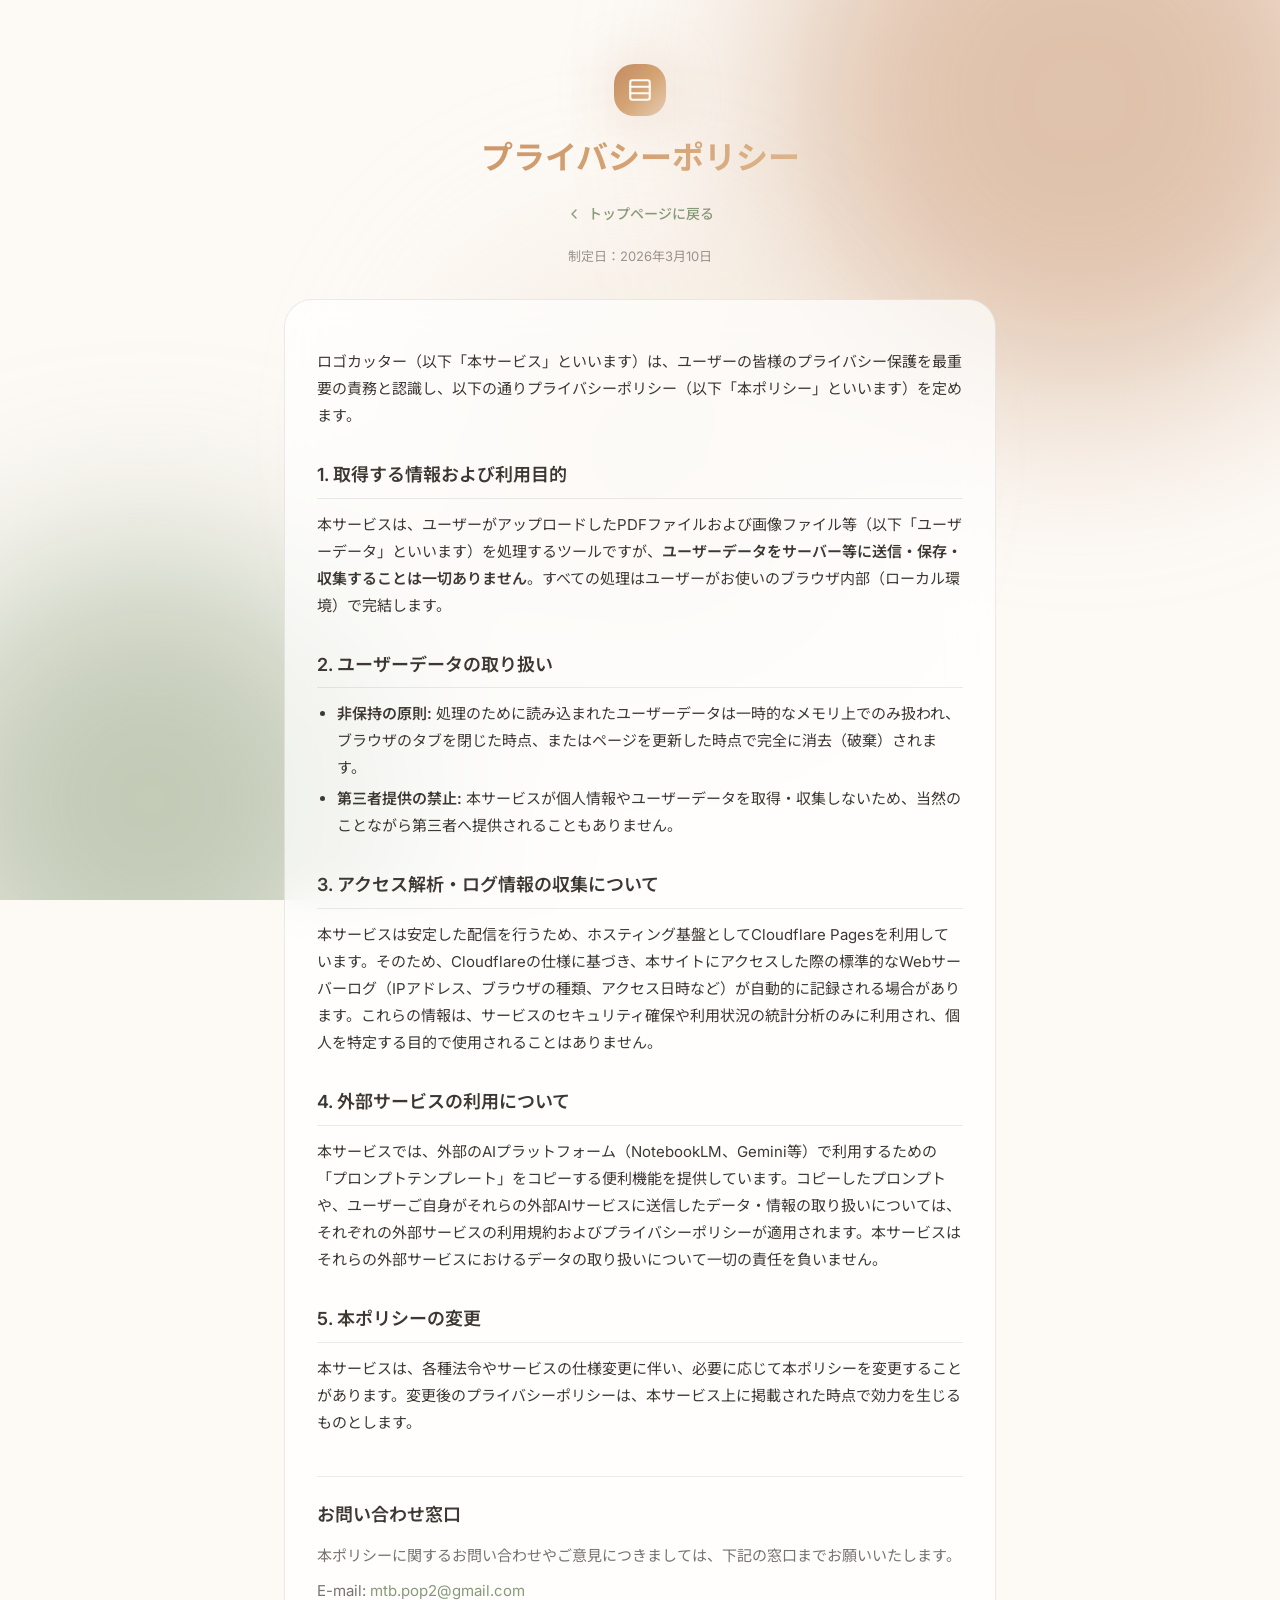
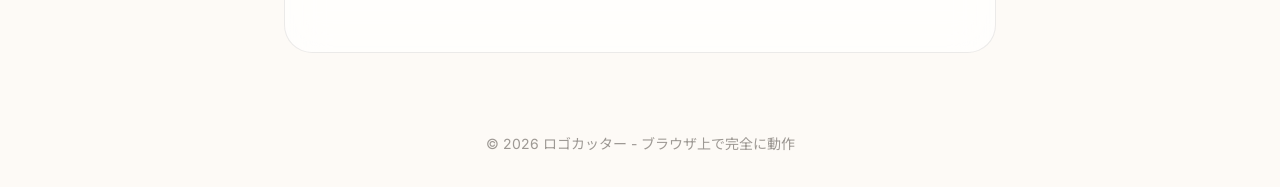
==== privacy.html @ 434b44bd "feat: add privacy policy page and footer links" ====
<!DOCTYPE html>
<html lang="ja">

<head>
    <meta charset="UTF-8">
    <meta name="viewport" content="width=device-width, initial-scale=1.0">
    <title>プライバシーポリシー | ロゴカッター</title>
    <meta name="description" content="ロゴカッタープライバシーポリシー - ユーザーデータの取り扱いやローカル処理の仕組みについての方針。">
    <link rel="stylesheet" href="styles.css">
    <link rel="preconnect" href="https://fonts.googleapis.com">
    <link rel="preconnect" href="https://fonts.gstatic.com" crossorigin>
    <link
        href="https://fonts.googleapis.com/css2?family=Inter:wght@400;500;600;700&family=Noto+Sans+JP:wght@400;500;600;700&display=swap"
        rel="stylesheet">
    <style>
        .terms-container {
            max-width: 760px;
            margin: 0 auto;
            padding: 2rem 1.5rem 3rem;
        }

        .terms-header {
            text-align: center;
            padding: 2rem 0 1rem;
        }

        .terms-header .logo {
            width: 52px;
            height: 52px;
            margin: 0 auto 1rem;
        }

        .terms-header .logo svg {
            width: 26px;
            height: 26px;
        }

        .terms-header h1 {
            font-size: 2rem;
            font-weight: 700;
            background: var(--gradient-primary);
            -webkit-background-clip: text;
            background-clip: text;
            -webkit-text-fill-color: transparent;
            margin-bottom: 0.25rem;
        }

        .terms-header .back-link {
            display: inline-flex;
            align-items: center;
            gap: 0.375rem;
            margin-top: 1rem;
            color: var(--color-accent);
            text-decoration: none;
            font-size: 0.875rem;
            font-weight: 500;
            transition: color var(--transition-fast);
        }

        .terms-header .back-link:hover {
            color: var(--color-primary);
        }

        .terms-header .back-link svg {
            width: 16px;
            height: 16px;
        }

        .terms-last-updated {
            text-align: center;
            font-size: 0.8125rem;
            color: var(--color-text-subtle);
            margin-bottom: 2rem;
        }

        .terms-card {
            background: var(--color-surface);
            border: 1px solid var(--color-border);
            border-radius: var(--radius-xl);
            padding: 2.5rem 2rem;
            backdrop-filter: blur(20px);
        }

        .terms-card h2 {
            font-size: 1.125rem;
            font-weight: 600;
            color: var(--color-text);
            margin: 2rem 0 0.75rem;
            padding-bottom: 0.5rem;
            border-bottom: 1px solid var(--color-border);
        }

        .terms-card h2:first-child {
            margin-top: 0;
        }

        .terms-card ol {
            padding-left: 1.25rem;
            margin: 0;
        }

        .terms-card ol li {
            font-size: 0.9375rem;
            line-height: 1.8;
            color: var(--color-text);
            margin-bottom: 0.375rem;
        }

        .terms-card p {
            font-size: 0.9375rem;
            line-height: 1.8;
            color: var(--color-text);
            margin: 0.5rem 0;
        }

        .terms-card ul {
            padding-left: 1.25rem;
            margin: 0.5rem 0;
        }

        .terms-card ul li {
            font-size: 0.9375rem;
            line-height: 1.8;
            color: var(--color-text);
            margin-bottom: 0.25rem;
        }

        .terms-card strong {
            font-weight: 600;
        }

        .terms-contact {
            margin-top: 2.5rem;
            padding-top: 1.5rem;
            border-top: 1px solid var(--color-border);
        }

        .terms-contact h2 {
            border-bottom: none;
            margin-top: 0;
            padding-bottom: 0;
        }

        .terms-contact p {
            font-size: 0.9375rem;
            color: var(--color-text-muted);
        }

        .terms-contact a {
            color: var(--color-accent);
            text-decoration: none;
            transition: color var(--transition-fast);
        }

        .terms-contact a:hover {
            color: var(--color-primary);
        }

        @media (max-width: 640px) {
            .terms-header h1 {
                font-size: 1.5rem;
            }

            .terms-card {
                padding: 1.5rem 1.25rem;
            }
        }
    </style>
</head>

<body>
    <div class="background-effects">
        <div class="gradient-orb orb-1"></div>
        <div class="gradient-orb orb-2"></div>
        <div class="gradient-orb orb-3"></div>
    </div>

    <div class="terms-container">
        <header class="terms-header">
            <a href="index.html" class="logo" style="display:flex; text-decoration:none;">
                <svg viewBox="0 0 24 24" fill="none" stroke="currentColor" stroke-width="2" stroke-linecap="round"
                    stroke-linejoin="round">
                    <rect x="3" y="3" width="18" height="18" rx="2" ry="2"></rect>
                    <line x1="3" y1="15" x2="21" y2="15"></line>
                    <line x1="3" y1="9" x2="21" y2="9"></line>
                </svg>
            </a>
            <h1>プライバシーポリシー</h1>
            <a href="index.html" class="back-link">
                <svg viewBox="0 0 24 24" fill="none" stroke="currentColor" stroke-width="2" stroke-linecap="round"
                    stroke-linejoin="round">
                    <polyline points="15 18 9 12 15 6"></polyline>
                </svg>
                トップページに戻る
            </a>
        </header>

        <p class="terms-last-updated">制定日：2026年3月10日</p>

        <div class="terms-card">
            <p>ロゴカッター（以下「本サービス」といいます）は、ユーザーの皆様のプライバシー保護を最重要の責務と認識し、以下の通りプライバシーポリシー（以下「本ポリシー」といいます）を定めます。</p>

            <h2>1. 取得する情報および利用目的</h2>
            <p>本サービスは、ユーザーがアップロードしたPDFファイルおよび画像ファイル等（以下「ユーザーデータ」といいます）を処理するツールですが、<strong>ユーザーデータをサーバー等に送信・保存・収集することは一切ありません</strong>。すべての処理はユーザーがお使いのブラウザ内部（ローカル環境）で完結します。</p>

            <h2>2. ユーザーデータの取り扱い</h2>
            <ul>
                <li><strong>非保持の原則:</strong> 処理のために読み込まれたユーザーデータは一時的なメモリ上でのみ扱われ、ブラウザのタブを閉じた時点、またはページを更新した時点で完全に消去（破棄）されます。</li>
                <li><strong>第三者提供の禁止:</strong> 本サービスが個人情報やユーザーデータを取得・収集しないため、当然のことながら第三者へ提供されることもありません。</li>
            </ul>

            <h2>3. アクセス解析・ログ情報の収集について</h2>
            <p>本サービスは安定した配信を行うため、ホスティング基盤としてCloudflare Pagesを利用しています。そのため、Cloudflareの仕様に基づき、本サイトにアクセスした際の標準的なWebサーバーログ（IPアドレス、ブラウザの種類、アクセス日時など）が自動的に記録される場合があります。これらの情報は、サービスのセキュリティ確保や利用状況の統計分析のみに利用され、個人を特定する目的で使用されることはありません。</p>

            <h2>4. 外部サービスの利用について</h2>
            <p>本サービスでは、外部のAIプラットフォーム（NotebookLM、Gemini等）で利用するための「プロンプトテンプレート」をコピーする便利機能を提供しています。コピーしたプロンプトや、ユーザーご自身がそれらの外部AIサービスに送信したデータ・情報の取り扱いについては、それぞれの外部サービスの利用規約およびプライバシーポリシーが適用されます。本サービスはそれらの外部サービスにおけるデータの取り扱いについて一切の責任を負いません。</p>

            <h2>5. 本ポリシーの変更</h2>
            <p>本サービスは、各種法令やサービスの仕様変更に伴い、必要に応じて本ポリシーを変更することがあります。変更後のプライバシーポリシーは、本サービス上に掲載された時点で効力を生じるものとします。</p>

            <div class="terms-contact">
                <h2>お問い合わせ窓口</h2>
                <p>本ポリシーに関するお問い合わせやご意見につきましては、下記の窓口までお願いいたします。</p>
                <p>E-mail: <a href="mailto:mtb.pop2@gmail.com">mtb.pop2@gmail.com</a></p>
            </div>
        </div>
    </div>

    <footer class="footer">
        <p>© 2026 ロゴカッター - ブラウザ上で完全に動作</p>
    </footer>
</body>

</html>
---- styles.css ----
/* ===================================
   CSS Variables & Base Styles
   =================================== */
:root {
    --color-bg: #fdfaf6;
    --color-surface: rgba(255, 255, 255, 0.7);
    --color-surface-hover: rgba(255, 255, 255, 0.9);
    --color-border: rgba(0, 0, 0, 0.08);
    --color-text: #3e3832;
    --color-text-muted: rgba(62, 56, 50, 0.7);
    --color-text-subtle: rgba(62, 56, 50, 0.5);
    --color-primary: #c28b62;
    --color-primary-glow: rgba(194, 139, 98, 0.3);
    --color-accent: #879a77;
    --color-accent-glow: rgba(135, 154, 119, 0.3);
    --color-success: #6b8e6b;
    --color-success-glow: rgba(107, 142, 107, 0.3);
    --color-error: #c96f6f;
    --color-error-glow: rgba(201, 111, 111, 0.3);
    --gradient-primary: linear-gradient(135deg, #c28b62 0%, #d4a373 50%, #e6ccb2 100%);
    --gradient-accent: linear-gradient(135deg, #879a77 0%, #a3b18a 100%);
    --font-family: 'Inter', 'Noto Sans JP', -apple-system, BlinkMacSystemFont, sans-serif;
    --radius-sm: 8px;
    --radius-md: 12px;
    --radius-lg: 20px;
    --radius-xl: 28px;
    --shadow-glow: 0 0 60px var(--color-primary-glow);
    --transition-fast: 150ms ease;
    --transition-normal: 250ms ease;
    --transition-slow: 400ms ease;
}

*,
*::before,
*::after {
    box-sizing: border-box;
    margin: 0;
    padding: 0;
}

html {
    font-size: 16px;
    -webkit-font-smoothing: antialiased;
    -moz-osx-font-smoothing: grayscale;
}

[hidden] {
    display: none !important;
}

body {
    font-family: var(--font-family);
    background: var(--color-bg);
    color: var(--color-text);
    min-height: 100vh;
    line-height: 1.6;
    overflow-x: hidden;
}

/* ===================================
   Background Effects
   =================================== */
.background-effects {
    position: fixed;
    inset: 0;
    z-index: -1;
    overflow: hidden;
    pointer-events: none;
}

.gradient-orb {
    position: absolute;
    border-radius: 50%;
    filter: blur(100px);
    opacity: 0.5;
    animation: float 20s ease-in-out infinite;
}

.orb-1 {
    width: 600px;
    height: 600px;
    background: var(--color-primary);
    top: -200px;
    right: -100px;
    animation-delay: 0s;
}

.orb-2 {
    width: 500px;
    height: 500px;
    background: var(--color-accent);
    bottom: -150px;
    left: -100px;
    animation-delay: -7s;
}

.orb-3 {
    width: 400px;
    height: 400px;
    background: #e6ccb2;
    top: 50%;
    left: 50%;
    transform: translate(-50%, -50%);
    animation-delay: -14s;
    opacity: 0.3;
}

@keyframes float {

    0%,
    100% {
        transform: translate(0, 0) scale(1);
    }

    33% {
        transform: translate(30px, -30px) scale(1.05);
    }

    66% {
        transform: translate(-20px, 20px) scale(0.95);
    }
}

/* ===================================
   Container & Layout
   =================================== */
.container {
    max-width: 700px;
    margin: 0 auto;
    padding: 3rem 1.5rem;
    min-height: calc(100vh - 80px);
    display: flex;
    flex-direction: column;
    gap: 2rem;
}

/* ===================================
   Hero Section
   =================================== */
.hero {
    text-align: center;
    padding: 2rem 0;
}

.logo {
    width: 64px;
    height: 64px;
    margin: 0 auto 1.5rem;
    background: var(--gradient-primary);
    border-radius: var(--radius-lg);
    display: flex;
    align-items: center;
    justify-content: center;
    box-shadow: var(--shadow-glow);
    animation: pulse 3s ease-in-out infinite;
}

.logo svg {
    width: 32px;
    height: 32px;
    color: var(--color-bg);
}

@keyframes pulse {

    0%,
    100% {
        box-shadow: 0 0 40px var(--color-primary-glow);
    }

    50% {
        box-shadow: 0 0 80px var(--color-primary-glow);
    }
}

.hero h1 {
    font-size: 2.5rem;
    font-weight: 700;
    background: var(--gradient-primary);
    -webkit-background-clip: text;
    background-clip: text;
    -webkit-text-fill-color: transparent;
    margin-bottom: 0.5rem;
    letter-spacing: -0.02em;
}

.subtitle {
    font-size: 1.125rem;
    color: var(--color-text-muted);
    margin-bottom: 1.5rem;
}

.badge {
    display: inline-flex;
    align-items: center;
    gap: 0.5rem;
    padding: 0.5rem 1rem;
    background: var(--color-surface);
    border: 1px solid var(--color-border);
    border-radius: 100px;
    font-size: 0.875rem;
    color: var(--color-text-muted);
    backdrop-filter: blur(10px);
}

.badge-dot {
    width: 8px;
    height: 8px;
    background: var(--color-success);
    border-radius: 50%;
    animation: blink 2s ease-in-out infinite;
}

@keyframes blink {

    0%,
    100% {
        opacity: 1;
    }

    50% {
        opacity: 0.4;
    }
}

/* ===================================
   Prompt Copy Button
   =================================== */
.prompt-copy-section {
    margin-top: 1.25rem;
    text-align: center;
}

.prompt-copy-row {
    display: flex;
    gap: 1rem;
    justify-content: center;
    align-items: flex-start;
}

.prompt-copy-item {
    flex: 1;
    max-width: 360px;
    display: flex;
    flex-direction: column;
    align-items: center;
}

.prompt-copy-btn {
    display: inline-flex;
    align-items: center;
    gap: 0.5rem;
    padding: 0.625rem 1.25rem;
    background: linear-gradient(135deg, rgba(99, 102, 241, 0.15), rgba(139, 92, 246, 0.15));
    border: 1px solid rgba(99, 102, 241, 0.3);
    border-radius: 100px;
    color: var(--color-text);
    font-family: var(--font-family);
    font-size: 0.875rem;
    font-weight: 500;
    cursor: pointer;
    white-space: nowrap;
    transition: all var(--transition-normal);
    backdrop-filter: blur(10px);
}

.prompt-copy-btn:hover {
    background: linear-gradient(135deg, rgba(99, 102, 241, 0.25), rgba(139, 92, 246, 0.25));
    border-color: var(--color-primary);
    transform: translateY(-2px);
    box-shadow: 0 4px 20px rgba(99, 102, 241, 0.2);
}

.prompt-copy-btn:active {
    transform: translateY(0);
}

.prompt-copy-btn svg {
    width: 16px;
    height: 16px;
}

.prompt-copy-desc {
    margin-top: 0.625rem;
    font-size: 0.75rem;
    color: var(--color-text-subtle);
    line-height: 1.5;
    max-width: 420px;
    margin-left: auto;
    margin-right: auto;
}

/* ===================================
   Toast Notification
   =================================== */
.toast {
    position: fixed;
    bottom: 2rem;
    left: 50%;
    transform: translateX(-50%) translateY(100px);
    padding: 0.75rem 1.5rem;
    background: rgba(107, 142, 107, 0.95);
    color: var(--color-bg);
    border-radius: 100px;
    font-family: var(--font-family);
    font-size: 0.875rem;
    font-weight: 500;
    box-shadow: 0 8px 30px rgba(107, 142, 107, 0.3);
    opacity: 0;
    transition: all 0.3s cubic-bezier(0.68, -0.55, 0.27, 1.55);
    z-index: 1000;
    pointer-events: none;
}

.toast.show {
    transform: translateX(-50%) translateY(0);
    opacity: 1;
}

/* ===================================
   Upload Section
   =================================== */
.upload-section {
    flex: 1;
    display: flex;
    align-items: center;
    justify-content: center;
}

.upload-row {
    display: flex;
    gap: 1.25rem;
    width: 100%;
    align-items: stretch;
}

.upload-area {
    position: relative;
    flex: 1;
    min-height: 280px;
    border: 2px dashed var(--color-border);
    border-radius: var(--radius-xl);
    background: var(--color-surface);
    backdrop-filter: blur(20px);
    display: flex;
    align-items: center;
    justify-content: center;
    cursor: pointer;
    transition: all var(--transition-normal);
    overflow: hidden;
}

/* Paste Area */
.paste-area {
    position: relative;
    flex: 0 0 220px;
    min-height: 280px;
    border: 2px dashed var(--color-border);
    border-radius: var(--radius-xl);
    background: var(--color-surface);
    backdrop-filter: blur(20px);
    display: flex;
    align-items: center;
    justify-content: center;
    cursor: pointer;
    transition: all var(--transition-normal);
    outline: none;
}

.paste-area:hover,
.paste-area:focus {
    border-color: var(--color-primary);
    background: rgba(194, 139, 98, 0.05);
    box-shadow: 0 0 20px rgba(194, 139, 98, 0.15);
}

.paste-area.paste-active {
    border-color: var(--color-success);
    background: rgba(107, 142, 107, 0.05);
    box-shadow: 0 0 20px rgba(107, 142, 107, 0.15);
}

.paste-content {
    text-align: center;
    color: var(--color-text-muted);
}

.paste-content h2 {
    font-size: 1.1rem;
    font-weight: 600;
    color: var(--color-text);
    margin: 0.75rem 0 0.375rem;
}

.paste-content p {
    font-size: 0.8rem;
    color: var(--color-text-muted);
    margin: 0.25rem 0;
}

.paste-hint {
    font-size: 0.7rem !important;
    color: var(--color-text-subtle) !important;
    margin-top: 0.5rem !important;
}

.paste-icon {
    width: 48px;
    height: 48px;
    border-radius: 50%;
    background: linear-gradient(135deg, var(--color-primary), var(--color-secondary));
    display: flex;
    align-items: center;
    justify-content: center;
    margin: 0 auto;
}

.paste-icon svg {
    width: 24px;
    height: 24px;
    color: var(--color-bg);
}

.upload-area:hover,
.upload-area.drag-over {
    border-color: var(--color-primary);
    background: var(--color-surface-hover);
    transform: translateY(-2px);
    box-shadow: var(--shadow-glow);
}

.upload-hover-effect {
    position: absolute;
    inset: 0;
    background: radial-gradient(circle at var(--mouse-x, 50%) var(--mouse-y, 50%), var(--color-primary-glow), transparent 60%);
    opacity: 0;
    transition: opacity var(--transition-normal);
    pointer-events: none;
}

.upload-area:hover .upload-hover-effect {
    opacity: 1;
}

.upload-content {
    text-align: center;
    z-index: 1;
    padding: 2rem;
}

.upload-icon {
    width: 80px;
    height: 80px;
    margin: 0 auto 1.5rem;
    background: var(--gradient-accent);
    border-radius: 50%;
    display: flex;
    align-items: center;
    justify-content: center;
    transition: transform var(--transition-normal);
}

.upload-area:hover .upload-icon {
    transform: scale(1.1);
}

.upload-icon svg {
    width: 40px;
    height: 40px;
    color: var(--color-bg);
}

.upload-content h2 {
    font-size: 1.5rem;
    font-weight: 600;
    margin-bottom: 0.5rem;
}

.upload-content p {
    color: var(--color-text-muted);
}

.file-label {
    color: var(--color-accent);
    cursor: pointer;
    text-decoration: underline;
    text-underline-offset: 3px;
    transition: color var(--transition-fast);
}

.file-label:hover {
    color: var(--color-primary);
}

/* ===================================
   Glass Card
   =================================== */
.glass-card {
    background: var(--color-surface);
    border: 1px solid var(--color-border);
    border-radius: var(--radius-xl);
    padding: 2rem;
    backdrop-filter: blur(20px);
}

/* ===================================
   File Info & Settings Card
   =================================== */
.settings-card {
    display: flex;
    flex-direction: column;
    gap: 1.5rem;
}

.settings-card .file-info {
    margin-bottom: 0;
}

.file-info {
    display: flex;
    align-items: center;
    gap: 1rem;
    margin-bottom: 1.5rem;
}

.file-icon {
    width: 48px;
    height: 48px;
    background: var(--gradient-primary);
    border-radius: var(--radius-md);
    display: flex;
    align-items: center;
    justify-content: center;
    flex-shrink: 0;
}

.file-icon svg {
    width: 24px;
    height: 24px;
    color: var(--color-bg);
}

.file-details {
    flex: 1;
}

.file-details h3 {
    font-size: 1rem;
    font-weight: 600;
    margin-bottom: 0.125rem;
    word-break: break-all;
}

.file-details p {
    font-size: 0.875rem;
    color: var(--color-text-muted);
}

.change-file-btn {
    padding: 0.5rem 1rem;
    background: transparent;
    border: 1px solid var(--color-border);
    border-radius: var(--radius-md);
    color: var(--color-text-muted);
    font-family: var(--font-family);
    font-size: 0.75rem;
    cursor: pointer;
    transition: all var(--transition-fast);
}

.change-file-btn:hover {
    background: var(--color-surface-hover);
    color: var(--color-text);
    border-color: var(--color-text-muted);
}

/* ===================================
   Image Gallery (Yahoo Auctions style)
   =================================== */
.image-gallery {
    display: flex;
    flex-direction: column;
    gap: 1rem;
}

.gallery-header {
    display: flex;
    justify-content: space-between;
    align-items: center;
}

.gallery-header h3 {
    font-size: 1rem;
    font-weight: 600;
}

.image-count {
    font-size: 0.875rem;
    color: var(--color-accent);
    margin-left: 0.5rem;
}

.gallery-grid {
    display: grid;
    grid-template-columns: repeat(4, 1fr);
    gap: 0.75rem;
}

.gallery-item {
    position: relative;
    aspect-ratio: 1;
    border-radius: var(--radius-md);
    overflow: hidden;
    border: 2px solid var(--color-border);
    cursor: pointer;
    transition: all var(--transition-fast);
}

.gallery-item:hover {
    border-color: var(--color-primary);
    transform: scale(1.03);
}

.gallery-item.active {
    border-color: var(--color-accent);
    box-shadow: 0 0 12px var(--color-accent-glow);
}

.gallery-item img {
    width: 100%;
    height: 100%;
    object-fit: cover;
}

.gallery-item-remove {
    position: absolute;
    top: 4px;
    right: 4px;
    width: 24px;
    height: 24px;
    background: rgba(239, 68, 68, 0.9);
    border: none;
    border-radius: 50%;
    color: var(--color-bg);
    font-size: 14px;
    line-height: 1;
    cursor: pointer;
    display: flex;
    align-items: center;
    justify-content: center;
    opacity: 0;
    transition: opacity var(--transition-fast);
}

.gallery-item:hover .gallery-item-remove {
    opacity: 1;
}

.gallery-item-name {
    position: absolute;
    bottom: 0;
    left: 0;
    right: 0;
    padding: 2px 4px;
    background: rgba(255, 255, 255, 0.7);
    font-size: 0.625rem;
    color: var(--color-text);
    white-space: nowrap;
    overflow: hidden;
    text-overflow: ellipsis;
}

.gallery-add {
    display: flex;
    flex-direction: column;
    align-items: center;
    justify-content: center;
    gap: 0.5rem;
    padding: 1rem;
    border: 2px dashed var(--color-border);
    border-radius: var(--radius-md);
    color: var(--color-text-muted);
    cursor: pointer;
    transition: all var(--transition-fast);
    position: relative;
}

.gallery-add:hover {
    border-color: var(--color-primary);
    color: var(--color-text);
    background: var(--color-surface-hover);
}

.gallery-add svg {
    width: 24px;
    height: 24px;
}

.gallery-add span {
    font-size: 0.875rem;
}

/* ===================================
   Direction Selector
   =================================== */
.crop-direction {
    display: flex;
    flex-direction: column;
    gap: 0.75rem;
}

.direction-selector {
    display: flex;
    gap: 0.5rem;
}

.dir-btn {
    flex: 1;
    padding: 0.75rem 1rem;
    background: var(--color-surface);
    border: 1px solid var(--color-border);
    border-radius: var(--radius-md);
    color: var(--color-text-muted);
    font-family: var(--font-family);
    font-size: 0.875rem;
    font-weight: 500;
    cursor: pointer;
    transition: all var(--transition-fast);
}

.dir-btn:hover {
    background: var(--color-surface-hover);
    color: var(--color-text);
}

.dir-btn.active {
    background: rgba(194, 139, 98, 0.15);
    border-color: var(--color-primary);
    color: var(--color-text);
}

/* ===================================
   Output Format Selector
   =================================== */
.output-format-section {
    display: flex;
    flex-direction: column;
    gap: 0.75rem;
}

.output-format-selector {
    display: flex;
    gap: 0.5rem;
}

.format-btn {
    flex: 1;
    padding: 0.625rem 0.75rem;
    background: var(--color-surface);
    border: 1px solid var(--color-border);
    border-radius: var(--radius-md);
    color: var(--color-text-muted);
    font-family: var(--font-family);
    font-size: 0.8125rem;
    font-weight: 500;
    cursor: pointer;
    transition: all var(--transition-fast);
}

.format-btn:hover {
    background: var(--color-surface-hover);
    color: var(--color-text);
}

.format-btn.active {
    background: rgba(135, 154, 119, 0.12);
    border-color: var(--color-accent);
    color: var(--color-text);
}

/* ===================================
   Crop Settings
   =================================== */
.crop-settings {
    background: rgba(255, 255, 255, 0.02);
    border-radius: var(--radius-lg);
    padding: 1.25rem;
    border: 1px solid var(--color-border);
}

.settings-label {
    display: flex;
    justify-content: space-between;
    align-items: center;
    margin-bottom: 1rem;
    font-weight: 500;
}

.crop-value {
    font-size: 1.25rem;
    font-weight: 700;
    background: var(--gradient-accent);
    -webkit-background-clip: text;
    background-clip: text;
    -webkit-text-fill-color: transparent;
}

.slider-container {
    padding: 0 0.25rem;
}

.crop-slider {
    width: 100%;
    height: 8px;
    -webkit-appearance: none;
    appearance: none;
    background: rgba(0, 0, 0, 0.15);
    /* Changed for beige theme visibility */
    border-radius: 100px;
    outline: none;
    cursor: pointer;
}

.crop-slider::-webkit-slider-thumb {
    -webkit-appearance: none;
    appearance: none;
    width: 24px;
    height: 24px;
    background: var(--gradient-primary);
    border-radius: 50%;
    cursor: pointer;
    box-shadow: 0 2px 10px var(--color-primary-glow);
    transition: transform var(--transition-fast), box-shadow var(--transition-fast);
}

.crop-slider::-webkit-slider-thumb:hover {
    transform: scale(1.15);
    box-shadow: 0 4px 20px var(--color-primary-glow);
}

.crop-slider::-moz-range-thumb {
    width: 24px;
    height: 24px;
    background: var(--gradient-primary);
    border: none;
    border-radius: 50%;
    cursor: pointer;
    box-shadow: 0 2px 10px var(--color-primary-glow);
}

.slider-labels {
    display: flex;
    justify-content: space-between;
    margin-top: 0.5rem;
    font-size: 0.75rem;
    color: var(--color-text-subtle);
}

/* ===================================
   Preview Container
   =================================== */
.preview-container {
    background: rgba(255, 255, 255, 0.4);
    border-radius: var(--radius-lg);
    padding: 1rem;
    border: 1px solid var(--color-border);
}

.preview-header {
    display: flex;
    justify-content: space-between;
    align-items: center;
    margin-bottom: 1rem;
}

.preview-header h3 {
    font-size: 0.875rem;
    font-weight: 600;
    color: var(--color-text-muted);
}

.page-nav {
    display: flex;
    align-items: center;
    gap: 0.5rem;
}

.nav-btn {
    width: 32px;
    height: 32px;
    display: flex;
    align-items: center;
    justify-content: center;
    background: var(--color-surface);
    border: 1px solid var(--color-border);
    border-radius: var(--radius-sm);
    color: var(--color-text);
    cursor: pointer;
    transition: all var(--transition-fast);
}

.nav-btn:hover:not(:disabled) {
    background: var(--color-surface-hover);
    border-color: var(--color-primary);
}

.nav-btn:disabled {
    opacity: 0.3;
    cursor: not-allowed;
}

.nav-btn svg {
    width: 16px;
    height: 16px;
}

#pageIndicator,
#resultPageIndicator {
    font-size: 0.875rem;
    color: var(--color-text-muted);
    min-width: 60px;
    text-align: center;
}

.preview-wrapper {
    display: flex;
    justify-content: center;
}

.preview-frame {
    position: relative;
    background: white;
    border-radius: var(--radius-sm);
    overflow: hidden;
    box-shadow: 0 4px 20px rgba(0, 0, 0, 0.3);
    max-width: 100%;
}

#previewCanvas {
    display: block;
    max-width: 100%;
    max-height: 400px;
    object-fit: contain;
}

/* Crop Overlay - Bottom */
.crop-overlay {
    position: absolute;
    bottom: 0;
    left: 0;
    right: 0;
    background: rgba(239, 68, 68, 0.5);
    border-top: 2px dashed var(--color-error);
    pointer-events: none;
    transition: height var(--transition-fast), top var(--transition-fast), bottom var(--transition-fast);
}

/* Crop Overlay - Top */
.crop-overlay.crop-top {
    bottom: auto;
    top: 0;
    border-top: none;
    border-bottom: 2px dashed var(--color-error);
}

/* Drag Handle */
.drag-handle {
    position: absolute;
    top: -20px;
    left: 0;
    right: 0;
    height: 40px;
    pointer-events: auto;
    cursor: ns-resize;
    display: flex;
    flex-direction: column;
    align-items: center;
    justify-content: center;
    z-index: 10;
}

.crop-overlay.crop-top .drag-handle {
    top: auto;
    bottom: -20px;
}

.drag-handle:hover .drag-handle-line {
    background: var(--color-error);
    box-shadow: 0 0 8px rgba(239, 68, 68, 0.6);
}

.drag-handle:hover .drag-handle-grip {
    background: var(--color-error);
    transform: scaleY(1.2);
}

.drag-handle-line {
    width: 100%;
    height: 2px;
    background: rgba(239, 68, 68, 0.8);
    transition: all var(--transition-fast);
}

.drag-handle-grip {
    width: 40px;
    height: 6px;
    background: rgba(239, 68, 68, 0.6);
    border-radius: 3px;
    margin-top: 4px;
    transition: all var(--transition-fast);
}

.drag-handle.dragging .drag-handle-line {
    background: var(--color-error);
    box-shadow: 0 0 12px rgba(239, 68, 68, 0.8);
}

/* ===================================
   Process Button
   =================================== */
.process-btn {
    display: inline-flex;
    align-items: center;
    justify-content: center;
    gap: 0.75rem;
    width: 100%;
    padding: 1rem 2rem;
    background: var(--gradient-primary);
    border: none;
    border-radius: var(--radius-lg);
    color: var(--color-bg);
    font-family: var(--font-family);
    font-size: 1rem;
    font-weight: 600;
    cursor: pointer;
    transition: all var(--transition-normal);
    box-shadow: 0 4px 20px var(--color-primary-glow);
}

.process-btn:hover {
    transform: translateY(-2px);
    box-shadow: 0 8px 30px var(--color-primary-glow);
}

.process-btn:active {
    transform: translateY(0);
}

.process-btn svg {
    width: 20px;
    height: 20px;
}

/* ===================================
   Progress Section
   =================================== */
.progress-container {
    margin-top: 1rem;
}

.progress-bar {
    height: 8px;
    background: rgba(255, 255, 255, 0.1);
    border-radius: 100px;
    overflow: hidden;
}

.progress-fill {
    height: 100%;
    width: 0%;
    background: var(--gradient-primary);
    border-radius: 100px;
    transition: width var(--transition-fast);
    position: relative;
}

.progress-fill::after {
    content: '';
    position: absolute;
    inset: 0;
    background: linear-gradient(90deg, transparent, rgba(255, 255, 255, 0.3), transparent);
    animation: shimmer 1.5s infinite;
}

@keyframes shimmer {
    0% {
        transform: translateX(-100%);
    }

    100% {
        transform: translateX(100%);
    }
}

.progress-text {
    display: flex;
    justify-content: space-between;
    margin-top: 0.75rem;
    font-size: 0.875rem;
    color: var(--color-text-muted);
}

/* ===================================
   Result Section
   =================================== */
.result-card {
    text-align: center;
}

.result-icon {
    width: 80px;
    height: 80px;
    margin: 0 auto 1.5rem;
    border-radius: 50%;
    display: flex;
    align-items: center;
    justify-content: center;
    animation: scaleIn 0.4s ease-out;
}

@keyframes scaleIn {
    0% {
        transform: scale(0);
        opacity: 0;
    }

    50% {
        transform: scale(1.1);
    }

    100% {
        transform: scale(1);
        opacity: 1;
    }
}

.result-icon.success {
    background: linear-gradient(135deg, var(--color-success), #059669);
    box-shadow: 0 0 40px var(--color-success-glow);
}

.result-icon.error {
    background: linear-gradient(135deg, var(--color-error), #dc2626);
    box-shadow: 0 0 40px var(--color-error-glow);
}

.result-icon svg {
    width: 40px;
    height: 40px;
    color: var(--color-bg);
}

.result-card h2 {
    font-size: 1.5rem;
    font-weight: 600;
    margin-bottom: 1.5rem;
}

.result-stats {
    display: flex;
    justify-content: center;
    gap: 3rem;
    margin-bottom: 2rem;
}

.stat {
    text-align: center;
}

.stat-value {
    display: block;
    font-size: 2rem;
    font-weight: 700;
    background: var(--gradient-accent);
    -webkit-background-clip: text;
    background-clip: text;
    -webkit-text-fill-color: transparent;
}

.stat-label {
    font-size: 0.875rem;
    color: var(--color-text-muted);
}

.result-preview {
    margin-bottom: 1.5rem;
}

.result-preview h3 {
    font-size: 0.875rem;
    font-weight: 600;
    color: var(--color-text-muted);
    margin-bottom: 1rem;
}

.result-page-nav {
    display: flex;
    align-items: center;
    justify-content: center;
    gap: 0.5rem;
    margin-bottom: 1rem;
}

.result-preview-frame {
    display: flex;
    justify-content: center;
}

#resultCanvas {
    display: block;
    max-width: 100%;
    max-height: 400px;
    object-fit: contain;
    background: white;
    border-radius: var(--radius-sm);
    box-shadow: 0 4px 20px rgba(0, 0, 0, 0.3);
}

.download-btn {
    display: inline-flex;
    align-items: center;
    justify-content: center;
    gap: 0.75rem;
    width: 100%;
    padding: 1rem 2rem;
    background: var(--gradient-primary);
    border: none;
    border-radius: var(--radius-lg);
    color: var(--color-bg);
    font-family: var(--font-family);
    font-size: 1rem;
    font-weight: 600;
    cursor: pointer;
    transition: all var(--transition-normal);
    box-shadow: 0 4px 20px var(--color-primary-glow);
}

.download-btn:hover {
    transform: translateY(-2px);
    box-shadow: 0 8px 30px var(--color-primary-glow);
}

.download-btn:active {
    transform: translateY(0);
}

.download-btn svg {
    width: 20px;
    height: 20px;
}

.reset-btn {
    display: inline-block;
    margin-top: 1rem;
    padding: 0.75rem 1.5rem;
    background: transparent;
    border: 1px solid var(--color-border);
    border-radius: var(--radius-md);
    color: var(--color-text-muted);
    font-family: var(--font-family);
    font-size: 0.875rem;
    cursor: pointer;
    transition: all var(--transition-fast);
}

.reset-btn:hover {
    background: var(--color-surface-hover);
    color: var(--color-text);
    border-color: var(--color-text-muted);
}

/* ===================================
   Error Section
   =================================== */
.error-card h2 {
    color: var(--color-error);
}

.error-card p {
    color: var(--color-text-muted);
    margin-bottom: 1.5rem;
}

/* ===================================
   Footer
   =================================== */
.footer {
    text-align: center;
    padding: 2rem;
    color: var(--color-text-subtle);
    font-size: 0.875rem;
}

/* ===================================
   Responsive
   =================================== */
@media (max-width: 640px) {
    .hero h1 {
        font-size: 1.75rem;
    }

    .container {
        padding: 2rem 1rem;
    }

    .upload-row {
        flex-direction: column;
    }

    .paste-area {
        flex: 0 0 auto;
        min-height: 160px;
    }

    .gallery-grid {
        grid-template-columns: repeat(3, 1fr);
    }

    .result-stats {
        gap: 1.5rem;
    }

    .direction-selector,
    .output-format-selector {
        flex-wrap: wrap;
    }

    .prompt-copy-row {
        flex-direction: column;
        align-items: center;
    }

    .prompt-copy-item {
        max-width: 100%;
    }
}
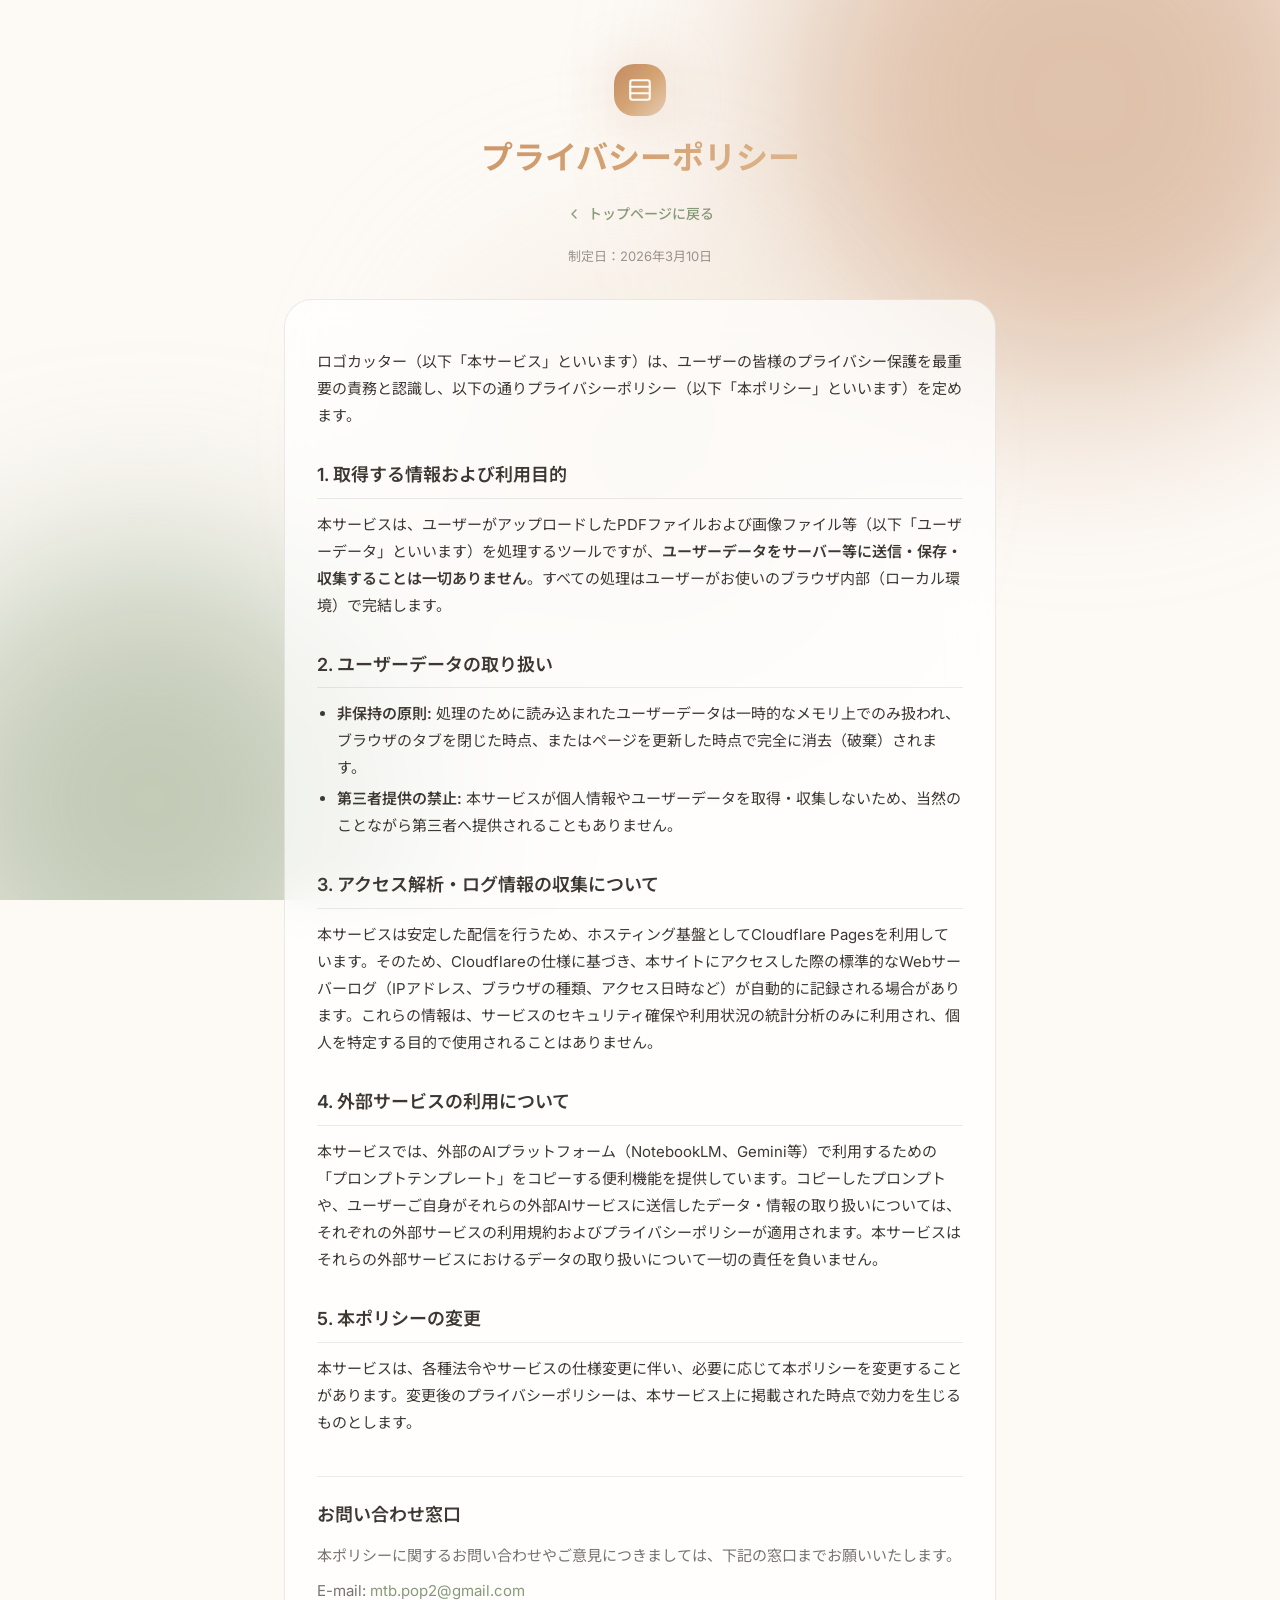
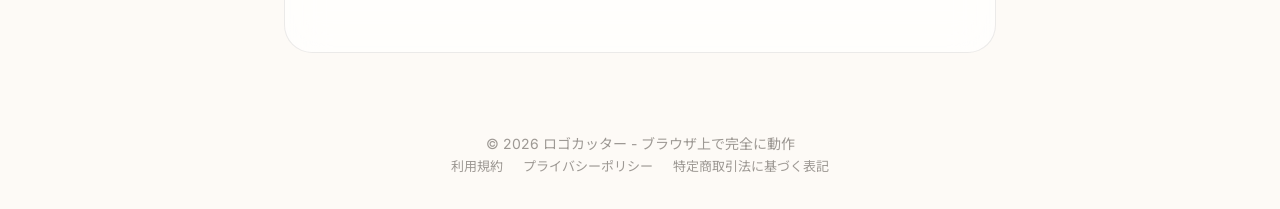
==== commit abc4e202: "feat: add tokushoho page and footer links" ====
--- a/privacy.html
+++ b/privacy.html
@@ -201,19 +201,24 @@
             <p>ロゴカッター（以下「本サービス」といいます）は、ユーザーの皆様のプライバシー保護を最重要の責務と認識し、以下の通りプライバシーポリシー（以下「本ポリシー」といいます）を定めます。</p>
 
             <h2>1. 取得する情報および利用目的</h2>
-            <p>本サービスは、ユーザーがアップロードしたPDFファイルおよび画像ファイル等（以下「ユーザーデータ」といいます）を処理するツールですが、<strong>ユーザーデータをサーバー等に送信・保存・収集することは一切ありません</strong>。すべての処理はユーザーがお使いのブラウザ内部（ローカル環境）で完結します。</p>
+            <p>本サービスは、ユーザーがアップロードしたPDFファイルおよび画像ファイル等（以下「ユーザーデータ」といいます）を処理するツールですが、<strong>ユーザーデータをサーバー等に送信・保存・収集することは一切ありません</strong>。すべての処理はユーザーがお使いのブラウザ内部（ローカル環境）で完結します。
+            </p>
 
             <h2>2. ユーザーデータの取り扱い</h2>
             <ul>
-                <li><strong>非保持の原則:</strong> 処理のために読み込まれたユーザーデータは一時的なメモリ上でのみ扱われ、ブラウザのタブを閉じた時点、またはページを更新した時点で完全に消去（破棄）されます。</li>
+                <li><strong>非保持の原則:</strong>
+                    処理のために読み込まれたユーザーデータは一時的なメモリ上でのみ扱われ、ブラウザのタブを閉じた時点、またはページを更新した時点で完全に消去（破棄）されます。</li>
                 <li><strong>第三者提供の禁止:</strong> 本サービスが個人情報やユーザーデータを取得・収集しないため、当然のことながら第三者へ提供されることもありません。</li>
             </ul>
 
             <h2>3. アクセス解析・ログ情報の収集について</h2>
-            <p>本サービスは安定した配信を行うため、ホスティング基盤としてCloudflare Pagesを利用しています。そのため、Cloudflareの仕様に基づき、本サイトにアクセスした際の標準的なWebサーバーログ（IPアドレス、ブラウザの種類、アクセス日時など）が自動的に記録される場合があります。これらの情報は、サービスのセキュリティ確保や利用状況の統計分析のみに利用され、個人を特定する目的で使用されることはありません。</p>
+            <p>本サービスは安定した配信を行うため、ホスティング基盤としてCloudflare
+                Pagesを利用しています。そのため、Cloudflareの仕様に基づき、本サイトにアクセスした際の標準的なWebサーバーログ（IPアドレス、ブラウザの種類、アクセス日時など）が自動的に記録される場合があります。これらの情報は、サービスのセキュリティ確保や利用状況の統計分析のみに利用され、個人を特定する目的で使用されることはありません。
+            </p>
 
             <h2>4. 外部サービスの利用について</h2>
-            <p>本サービスでは、外部のAIプラットフォーム（NotebookLM、Gemini等）で利用するための「プロンプトテンプレート」をコピーする便利機能を提供しています。コピーしたプロンプトや、ユーザーご自身がそれらの外部AIサービスに送信したデータ・情報の取り扱いについては、それぞれの外部サービスの利用規約およびプライバシーポリシーが適用されます。本サービスはそれらの外部サービスにおけるデータの取り扱いについて一切の責任を負いません。</p>
+            <p>本サービスでは、外部のAIプラットフォーム（NotebookLM、Gemini等）で利用するための「プロンプトテンプレート」をコピーする便利機能を提供しています。コピーしたプロンプトや、ユーザーご自身がそれらの外部AIサービスに送信したデータ・情報の取り扱いについては、それぞれの外部サービスの利用規約およびプライバシーポリシーが適用されます。本サービスはそれらの外部サービスにおけるデータの取り扱いについて一切の責任を負いません。
+            </p>
 
             <h2>5. 本ポリシーの変更</h2>
             <p>本サービスは、各種法令やサービスの仕様変更に伴い、必要に応じて本ポリシーを変更することがあります。変更後のプライバシーポリシーは、本サービス上に掲載された時点で効力を生じるものとします。</p>
@@ -228,7 +233,15 @@
 
     <footer class="footer">
         <p>© 2026 ロゴカッター - ブラウザ上で完全に動作</p>
+        <p>
+            <a href="terms.html"
+                style="color: var(--color-text-subtle); text-decoration: none; font-size: 0.8125rem; transition: color 0.15s ease; margin-right: 1rem;">利用規約</a>
+            <a href="privacy.html"
+                style="color: var(--color-text-subtle); text-decoration: none; font-size: 0.8125rem; transition: color 0.15s ease; margin-right: 1rem;">プライバシーポリシー</a>
+            <a href="tokushoho.html"
+                style="color: var(--color-text-subtle); text-decoration: none; font-size: 0.8125rem; transition: color 0.15s ease;">特定商取引法に基づく表記</a>
+        </p>
     </footer>
 </body>
 
-</html>
+</html>
